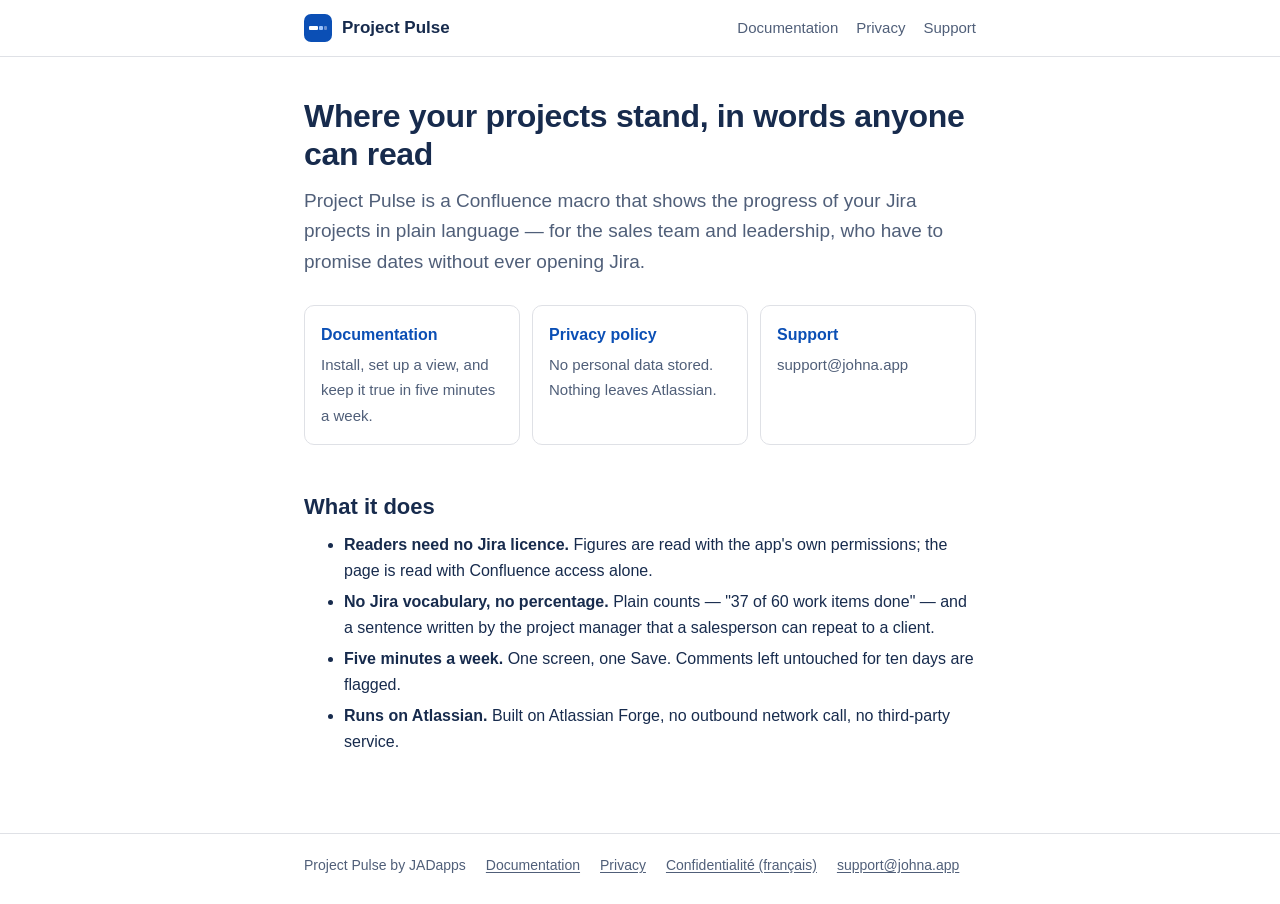
==== index.html @ 513316db "Pages publiques de Project Pulse Accueil, documentation utilisateur en anglais, politique de confide" ====
<!doctype html>
<html lang="en">
<head>
<meta charset="utf-8">
<meta name="viewport" content="width=device-width, initial-scale=1">
<title>Project Pulse for Confluence</title>
<meta name="description" content="Project progress in Confluence, in plain language, for the people who have to promise dates. No Jira licence needed to read it.">
<link rel="stylesheet" href="style.css">
</head>
<body>

<header class="site">
  <div class="inner">
    <a class="brand" href="./">
      <svg width="28" height="28" viewBox="0 0 28 28" aria-hidden="true"><rect width="28" height="28" rx="7" fill="#0b4fb5"/><rect x="5" y="12" width="9" height="4" rx="1" fill="#fff"/><rect x="15" y="12" width="4" height="4" rx="1" fill="#9cc4ff"/><rect x="20" y="12" width="3" height="4" rx="1" fill="#6b8fcf"/></svg>
      Project Pulse
    </a>
    <nav class="site" aria-label="Main">
      <a href="docs.html">Documentation</a>
      <a href="privacy.html">Privacy</a>
      <a href="mailto:support@johna.app">Support</a>
    </nav>
  </div>
</header>

<main>
  <h1>Where your projects stand, in words anyone can read</h1>
  <p class="lede">Project Pulse is a Confluence macro that shows the progress of your Jira projects in plain language — for the sales team and leadership, who have to promise dates without ever opening Jira.</p>

  <div class="cards">
    <a class="card" href="docs.html"><strong>Documentation</strong><span>Install, set up a view, and keep it true in five minutes a week.</span></a>
    <a class="card" href="privacy.html"><strong>Privacy policy</strong><span>No personal data stored. Nothing leaves Atlassian.</span></a>
    <a class="card" href="mailto:support@johna.app"><strong>Support</strong><span>support@johna.app</span></a>
  </div>

  <h2>What it does</h2>
  <ul>
    <li><strong>Readers need no Jira licence.</strong> Figures are read with the app's own permissions; the page is read with Confluence access alone.</li>
    <li><strong>No Jira vocabulary, no percentage.</strong> Plain counts — "37 of 60 work items done" — and a sentence written by the project manager that a salesperson can repeat to a client.</li>
    <li><strong>Five minutes a week.</strong> One screen, one Save. Comments left untouched for ten days are flagged.</li>
    <li><strong>Runs on Atlassian.</strong> Built on Atlassian Forge, no outbound network call, no third-party service.</li>
  </ul>
</main>

<footer class="site">
  <div class="inner">
    <span>Project Pulse by JADapps</span>
    <a href="docs.html">Documentation</a>
    <a href="privacy.html">Privacy</a>
    <a href="confidentialite.html" hreflang="fr" lang="fr">Confidentialité (français)</a>
    <a href="mailto:support@johna.app">support@johna.app</a>
  </div>
</footer>

</body>
</html>
---- style.css ----
/*
 * Project Pulse — public pages (documentation, privacy policy).
 * No web font, no external resource: same rule as the app itself.
 */

:root {
  color-scheme: light dark;
  --bg: #ffffff;
  --bg-soft: #f4f5f7;
  --text: #172b4d;
  --text-soft: #505f79;
  --rule: #dfe1e6;
  --accent: #0b4fb5;
  --accent-soft: #e9f2ff;
  --done: #0b4fb5;
  --progress: #4c8ef7;
  --todo: #a9b0bc;
  --measure: 44rem;
}

@media (prefers-color-scheme: dark) {
  :root {
    --bg: #1d2125;
    --bg-soft: #22272b;
    --text: #dee4ea;
    --text-soft: #9fadbc;
    --rule: #384048;
    --accent: #9cc4ff;
    --accent-soft: #1c2b41;
    --done: #9cc4ff;
    --progress: #4c8ef7;
    --todo: #56606d;
  }
}

* { box-sizing: border-box; }

body {
  margin: 0;
  background: var(--bg);
  color: var(--text);
  font: 16px/1.6 -apple-system, BlinkMacSystemFont, "Segoe UI", Roboto, "Helvetica Neue", Arial, sans-serif;
  -webkit-text-size-adjust: 100%;
}

a { color: var(--accent); text-underline-offset: 2px; }

header.site {
  border-bottom: 1px solid var(--rule);
}

header.site .inner,
main,
footer.site .inner {
  max-width: var(--measure);
  margin: 0 auto;
  padding: 0 16px;
}

header.site .inner {
  display: flex;
  flex-wrap: wrap;
  align-items: center;
  justify-content: space-between;
  gap: 8px 24px;
  padding-top: 14px;
  padding-bottom: 14px;
}

.brand {
  display: flex;
  align-items: center;
  gap: 10px;
  font-weight: 650;
  font-size: 17px;
  color: var(--text);
  text-decoration: none;
}

.brand svg { flex: none; }

nav.site { display: flex; flex-wrap: wrap; gap: 4px 18px; font-size: 15px; }
nav.site a { color: var(--text-soft); text-decoration: none; }
nav.site a:hover, nav.site a[aria-current="page"] { color: var(--text); text-decoration: underline; }

main { padding-top: 40px; padding-bottom: 64px; }

h1 { font-size: 32px; line-height: 1.2; margin: 0 0 12px; letter-spacing: -0.01em; }
h2 { font-size: 22px; line-height: 1.3; margin: 48px 0 10px; }
h3 { font-size: 17px; margin: 28px 0 6px; }

.lede { font-size: 19px; color: var(--text-soft); margin: 0 0 28px; }
.meta { color: var(--text-soft); font-size: 14px; margin: 0 0 32px; }

p, ul, ol { margin: 0 0 14px; }
li { margin: 0 0 6px; }

.ui {
  font-weight: 600;
  white-space: nowrap;
}

kbd, code {
  font-family: ui-monospace, "Cascadia Mono", Consolas, monospace;
  font-size: 0.9em;
  background: var(--bg-soft);
  border: 1px solid var(--rule);
  border-radius: 4px;
  padding: 0 4px;
}

.note {
  background: var(--accent-soft);
  border-left: 3px solid var(--accent);
  border-radius: 0 6px 6px 0;
  padding: 12px 16px;
  margin: 18px 0;
}
.note p:last-child { margin-bottom: 0; }

.cards {
  display: grid;
  grid-template-columns: repeat(auto-fit, minmax(12rem, 1fr));
  gap: 12px;
  margin: 28px 0;
}
.card {
  display: block;
  border: 1px solid var(--rule);
  border-radius: 10px;
  padding: 16px;
  color: var(--text);
  text-decoration: none;
}
.card:hover { border-color: var(--accent); }
.card strong { display: block; margin-bottom: 4px; color: var(--accent); }
.card span { color: var(--text-soft); font-size: 15px; }

/* The same three segments as the app's bar, for the legend explanation. */
.bar { display: flex; height: 10px; border-radius: 5px; overflow: hidden; margin: 8px 0 18px; max-width: 22rem; }
.bar i { display: block; }
.bar .d { background: var(--done); flex: 5; }
.bar .p { background: var(--progress); flex: 2; }
.bar .t { background: var(--todo); flex: 3; }

table { border-collapse: collapse; width: 100%; margin: 12px 0 20px; font-size: 15px; }
th, td { text-align: left; vertical-align: top; padding: 8px 10px 8px 0; border-bottom: 1px solid var(--rule); }
th { font-weight: 600; }
.table-wrap { overflow-x: auto; }

.toc { background: var(--bg-soft); border-radius: 10px; padding: 14px 20px; margin: 0 0 8px; }
.toc ol { margin: 0; padding-left: 20px; }

footer.site { border-top: 1px solid var(--rule); color: var(--text-soft); font-size: 14px; }
footer.site .inner { padding-top: 20px; padding-bottom: 28px; display: flex; flex-wrap: wrap; gap: 6px 20px; }
footer.site a { color: var(--text-soft); }
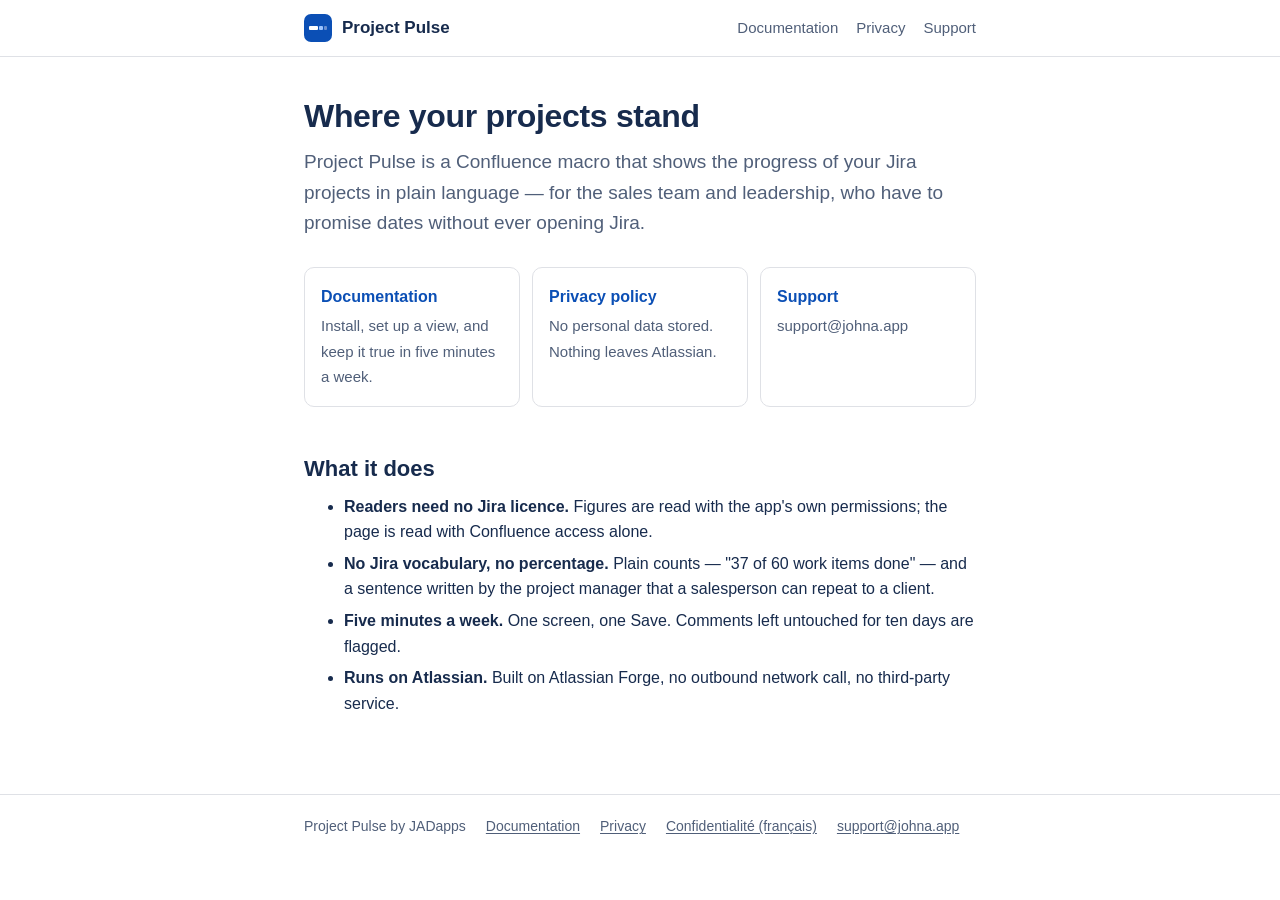
==== commit ad299090: "Titre d'accueil raccourci Co-Authored-By: Claude Opus 5.5 <noreply@anthropic.com>" ====
--- a/index.html
+++ b/index.html
@@ -24,7 +24,7 @@
 </header>
 
 <main>
-  <h1>Where your projects stand, in words anyone can read</h1>
+  <h1>Where your projects stand</h1>
   <p class="lede">Project Pulse is a Confluence macro that shows the progress of your Jira projects in plain language — for the sales team and leadership, who have to promise dates without ever opening Jira.</p>
 
   <div class="cards">
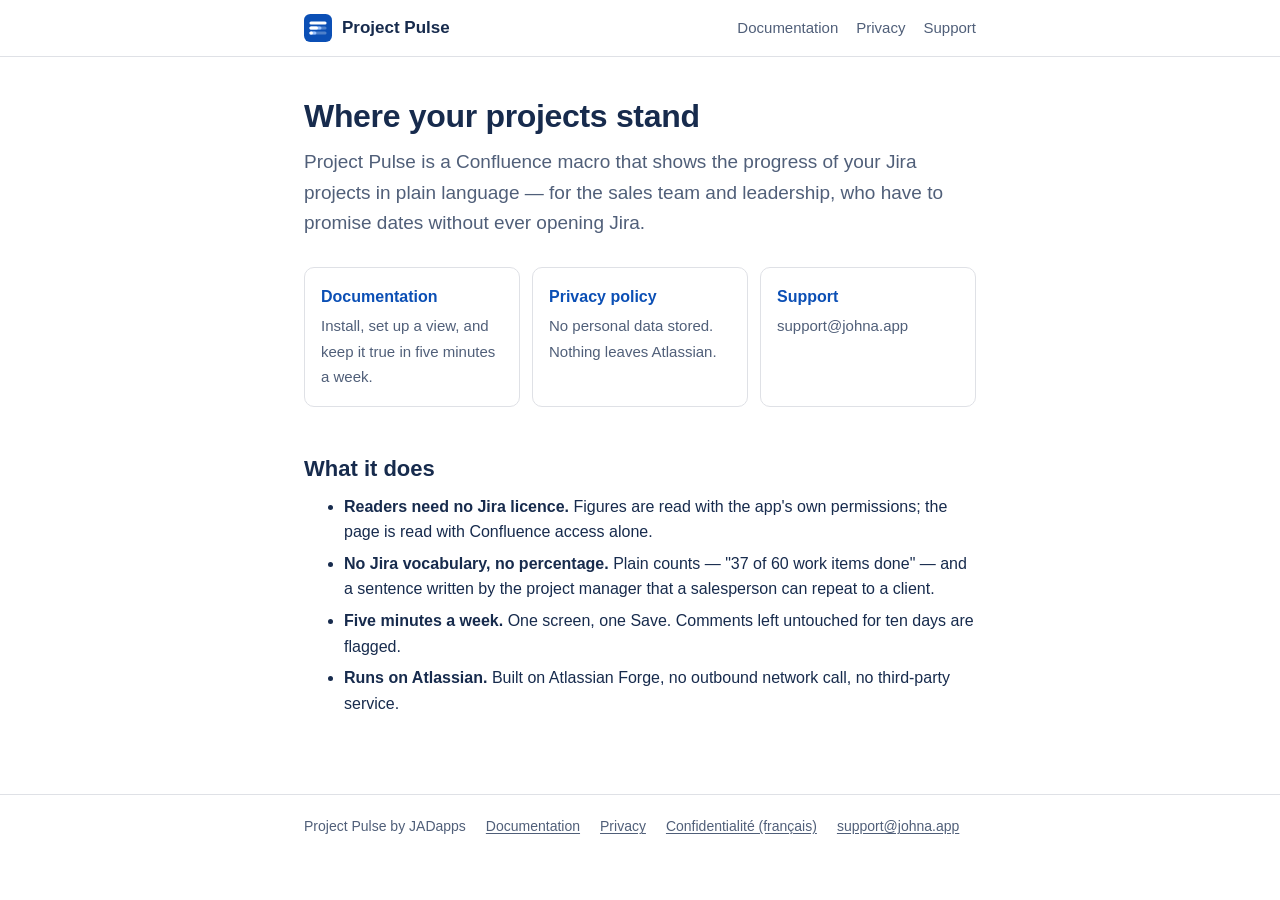
==== commit 60e57eea: "Logo de Project Pulse dans l'en-tête et en icône d'onglet Co-Authored-By: Claude Opus 5.5 <noreply@a" ====
--- a/index.html
+++ b/index.html
@@ -6,13 +6,14 @@
 <title>Project Pulse for Confluence</title>
 <meta name="description" content="Project progress in Confluence, in plain language, for the people who have to promise dates. No Jira licence needed to read it.">
 <link rel="stylesheet" href="style.css">
+<link rel="icon" href="favicon.png">
 </head>
 <body>
 
 <header class="site">
   <div class="inner">
     <a class="brand" href="./">
-      <svg width="28" height="28" viewBox="0 0 28 28" aria-hidden="true"><rect width="28" height="28" rx="7" fill="#0b4fb5"/><rect x="5" y="12" width="9" height="4" rx="1" fill="#fff"/><rect x="15" y="12" width="4" height="4" rx="1" fill="#9cc4ff"/><rect x="20" y="12" width="3" height="4" rx="1" fill="#6b8fcf"/></svg>
+      <svg width="28" height="28" viewBox="0 0 144 144" aria-hidden="true"><rect width="144" height="144" rx="32" fill="#0b4fb5"/><rect x="28" y="38" width="88" height="16" rx="8" fill="#fff"/><rect x="28" y="64" width="88" height="16" rx="8" fill="#fff" fill-opacity=".28"/><rect x="28" y="64" width="62" height="16" rx="8" fill="#9cc4ff"/><rect x="28" y="64" width="44" height="16" rx="8" fill="#fff"/><rect x="28" y="90" width="88" height="16" rx="8" fill="#fff" fill-opacity=".28"/><rect x="28" y="90" width="36" height="16" rx="8" fill="#9cc4ff"/><rect x="28" y="90" width="18" height="16" rx="8" fill="#fff"/></svg>
       Project Pulse
     </a>
     <nav class="site" aria-label="Main">
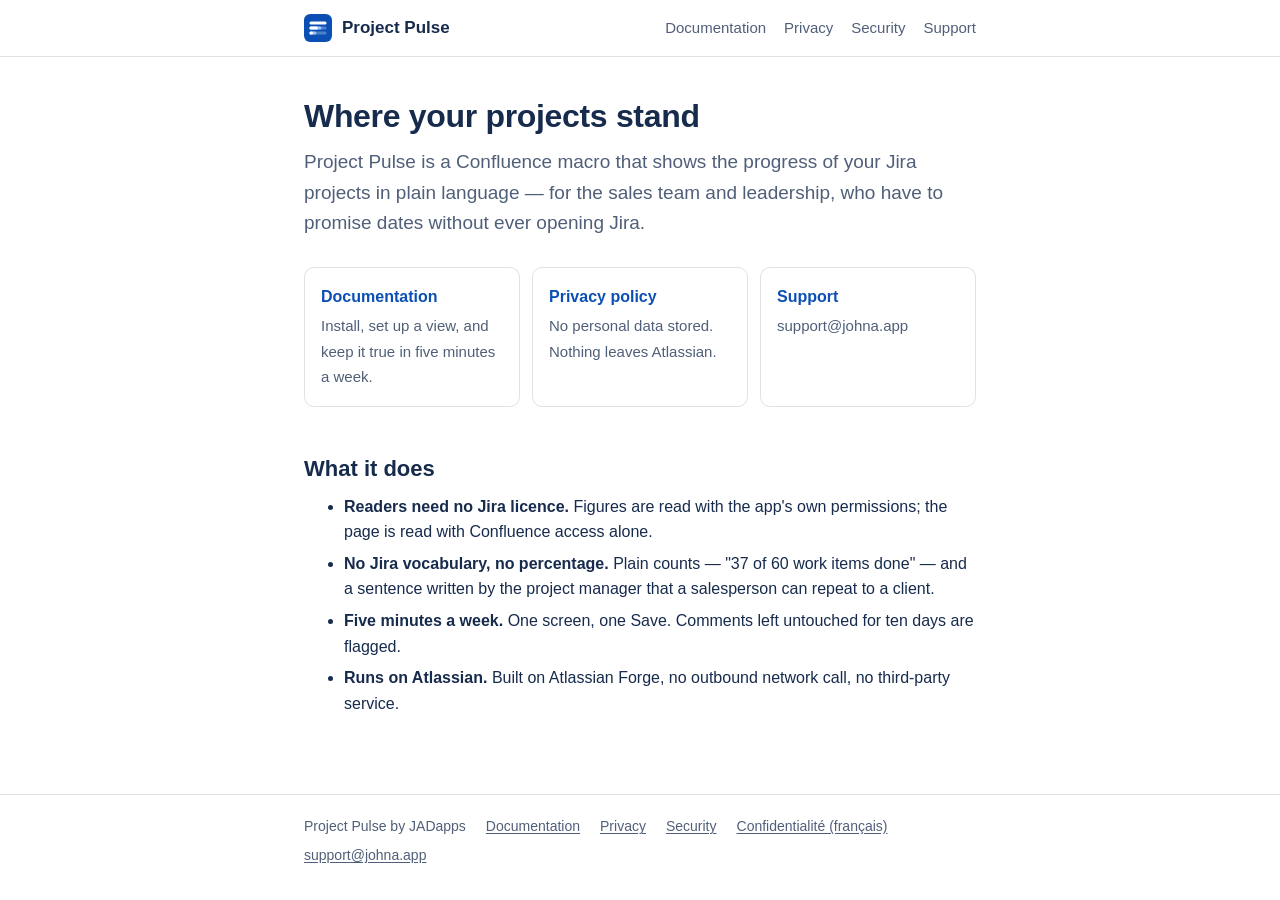
==== commit 4dd403f7: "Page sécurité, conservation après désinstallation Page security.html pour l'onglet Privacy and Secur" ====
--- a/index.html
+++ b/index.html
@@ -19,6 +19,7 @@
     <nav class="site" aria-label="Main">
       <a href="docs.html">Documentation</a>
       <a href="privacy.html">Privacy</a>
+      <a href="security.html">Security</a>
       <a href="mailto:support@johna.app">Support</a>
     </nav>
   </div>
@@ -48,6 +49,7 @@
     <span>Project Pulse by JADapps</span>
     <a href="docs.html">Documentation</a>
     <a href="privacy.html">Privacy</a>
+    <a href="security.html">Security</a>
     <a href="confidentialite.html" hreflang="fr" lang="fr">Confidentialité (français)</a>
     <a href="mailto:support@johna.app">support@johna.app</a>
   </div>
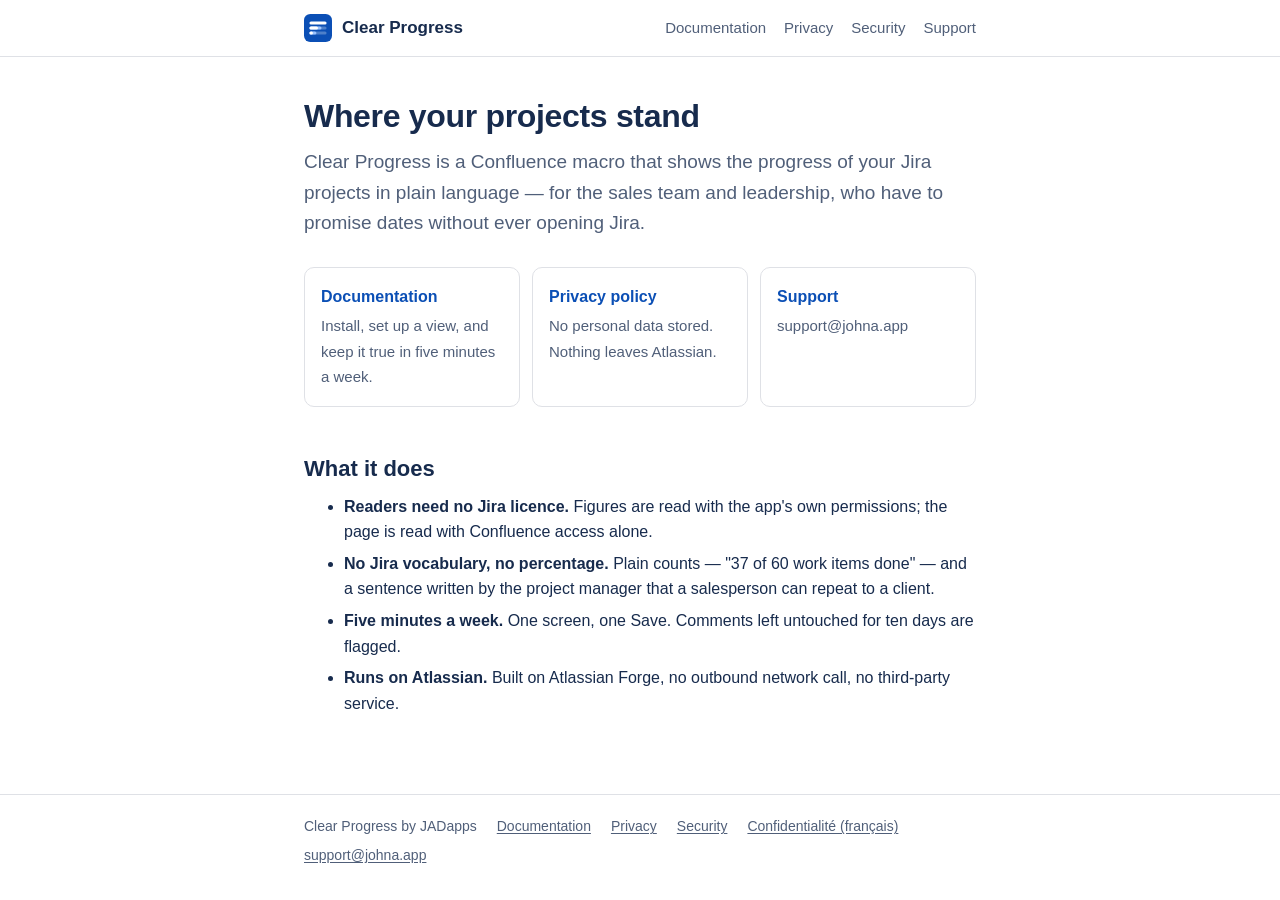
==== commit b62d062f: "Nouveau nom de l'app : Clear Progress « Project Pulse » se confondait avec les nombreuses apps « Pul" ====
--- a/index.html
+++ b/index.html
@@ -3,7 +3,7 @@
 <head>
 <meta charset="utf-8">
 <meta name="viewport" content="width=device-width, initial-scale=1">
-<title>Project Pulse for Confluence</title>
+<title>Clear Progress for Confluence</title>
 <meta name="description" content="Project progress in Confluence, in plain language, for the people who have to promise dates. No Jira licence needed to read it.">
 <link rel="stylesheet" href="style.css">
 <link rel="icon" href="favicon.png">
@@ -14,7 +14,7 @@
   <div class="inner">
     <a class="brand" href="./">
       <svg width="28" height="28" viewBox="0 0 144 144" aria-hidden="true"><rect width="144" height="144" rx="32" fill="#0b4fb5"/><rect x="28" y="38" width="88" height="16" rx="8" fill="#fff"/><rect x="28" y="64" width="88" height="16" rx="8" fill="#fff" fill-opacity=".28"/><rect x="28" y="64" width="62" height="16" rx="8" fill="#9cc4ff"/><rect x="28" y="64" width="44" height="16" rx="8" fill="#fff"/><rect x="28" y="90" width="88" height="16" rx="8" fill="#fff" fill-opacity=".28"/><rect x="28" y="90" width="36" height="16" rx="8" fill="#9cc4ff"/><rect x="28" y="90" width="18" height="16" rx="8" fill="#fff"/></svg>
-      Project Pulse
+      Clear Progress
     </a>
     <nav class="site" aria-label="Main">
       <a href="docs.html">Documentation</a>
@@ -27,7 +27,7 @@
 
 <main>
   <h1>Where your projects stand</h1>
-  <p class="lede">Project Pulse is a Confluence macro that shows the progress of your Jira projects in plain language — for the sales team and leadership, who have to promise dates without ever opening Jira.</p>
+  <p class="lede">Clear Progress is a Confluence macro that shows the progress of your Jira projects in plain language — for the sales team and leadership, who have to promise dates without ever opening Jira.</p>
 
   <div class="cards">
     <a class="card" href="docs.html"><strong>Documentation</strong><span>Install, set up a view, and keep it true in five minutes a week.</span></a>
@@ -46,7 +46,7 @@
 
 <footer class="site">
   <div class="inner">
-    <span>Project Pulse by JADapps</span>
+    <span>Clear Progress by JADapps</span>
     <a href="docs.html">Documentation</a>
     <a href="privacy.html">Privacy</a>
     <a href="security.html">Security</a>
--- a/style.css
+++ b/style.css
@@ -1,5 +1,5 @@
 /*
- * Project Pulse — public pages (documentation, privacy policy).
+ * Clear Progress — public pages (documentation, privacy policy).
  * No web font, no external resource: same rule as the app itself.
  */
 
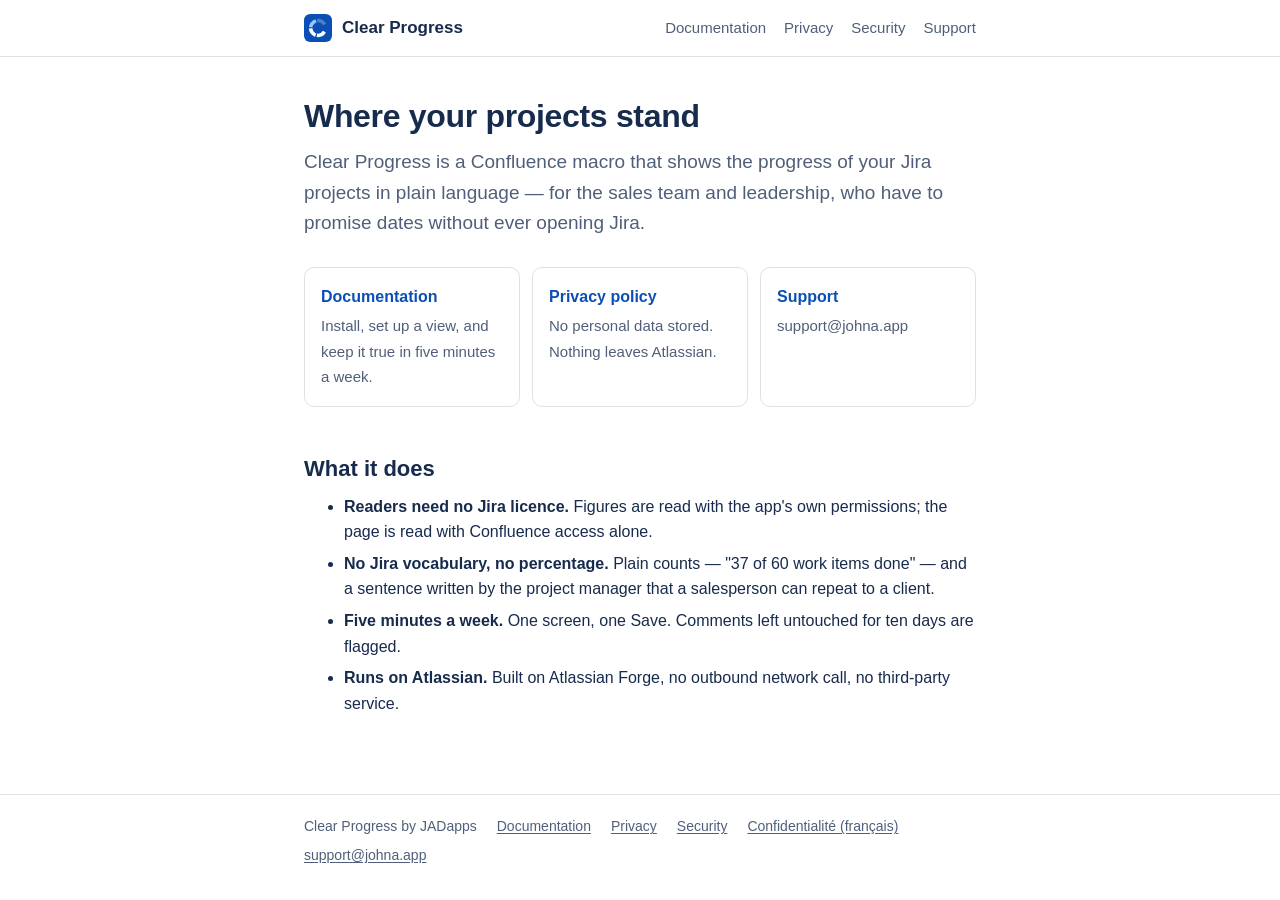
==== commit 9a169d8c: "Nouveau logo : le C de Clear en jauge segmentée Co-Authored-By: Claude Opus 5.5 <noreply@anthropic.c" ====
--- a/index.html
+++ b/index.html
@@ -13,7 +13,7 @@
 <header class="site">
   <div class="inner">
     <a class="brand" href="./">
-      <svg width="28" height="28" viewBox="0 0 144 144" aria-hidden="true"><rect width="144" height="144" rx="32" fill="#0b4fb5"/><rect x="28" y="38" width="88" height="16" rx="8" fill="#fff"/><rect x="28" y="64" width="88" height="16" rx="8" fill="#fff" fill-opacity=".28"/><rect x="28" y="64" width="62" height="16" rx="8" fill="#9cc4ff"/><rect x="28" y="64" width="44" height="16" rx="8" fill="#fff"/><rect x="28" y="90" width="88" height="16" rx="8" fill="#fff" fill-opacity=".28"/><rect x="28" y="90" width="36" height="16" rx="8" fill="#9cc4ff"/><rect x="28" y="90" width="18" height="16" rx="8" fill="#fff"/></svg>
+      <svg width="28" height="28" viewBox="0 0 144 144" aria-hidden="true"><rect width="144" height="144" rx="32" fill="#0b4fb5"/><g fill="none" stroke-width="18" transform="rotate(30 72 72)"><circle cx="72" cy="72" r="38" stroke="#ffffff" stroke-opacity="1" stroke-dasharray="45.24 238.76" stroke-dashoffset="0.00"/><circle cx="72" cy="72" r="38" stroke="#ffffff" stroke-opacity="1" stroke-dasharray="45.24 238.76" stroke-dashoffset="-51.24"/><circle cx="72" cy="72" r="38" stroke="#9cc4ff" stroke-opacity="1" stroke-dasharray="45.24 238.76" stroke-dashoffset="-102.48"/><circle cx="72" cy="72" r="38" stroke="#ffffff" stroke-opacity="0.28" stroke-dasharray="45.24 238.76" stroke-dashoffset="-153.73"/></g></svg>
       Clear Progress
     </a>
     <nav class="site" aria-label="Main">
